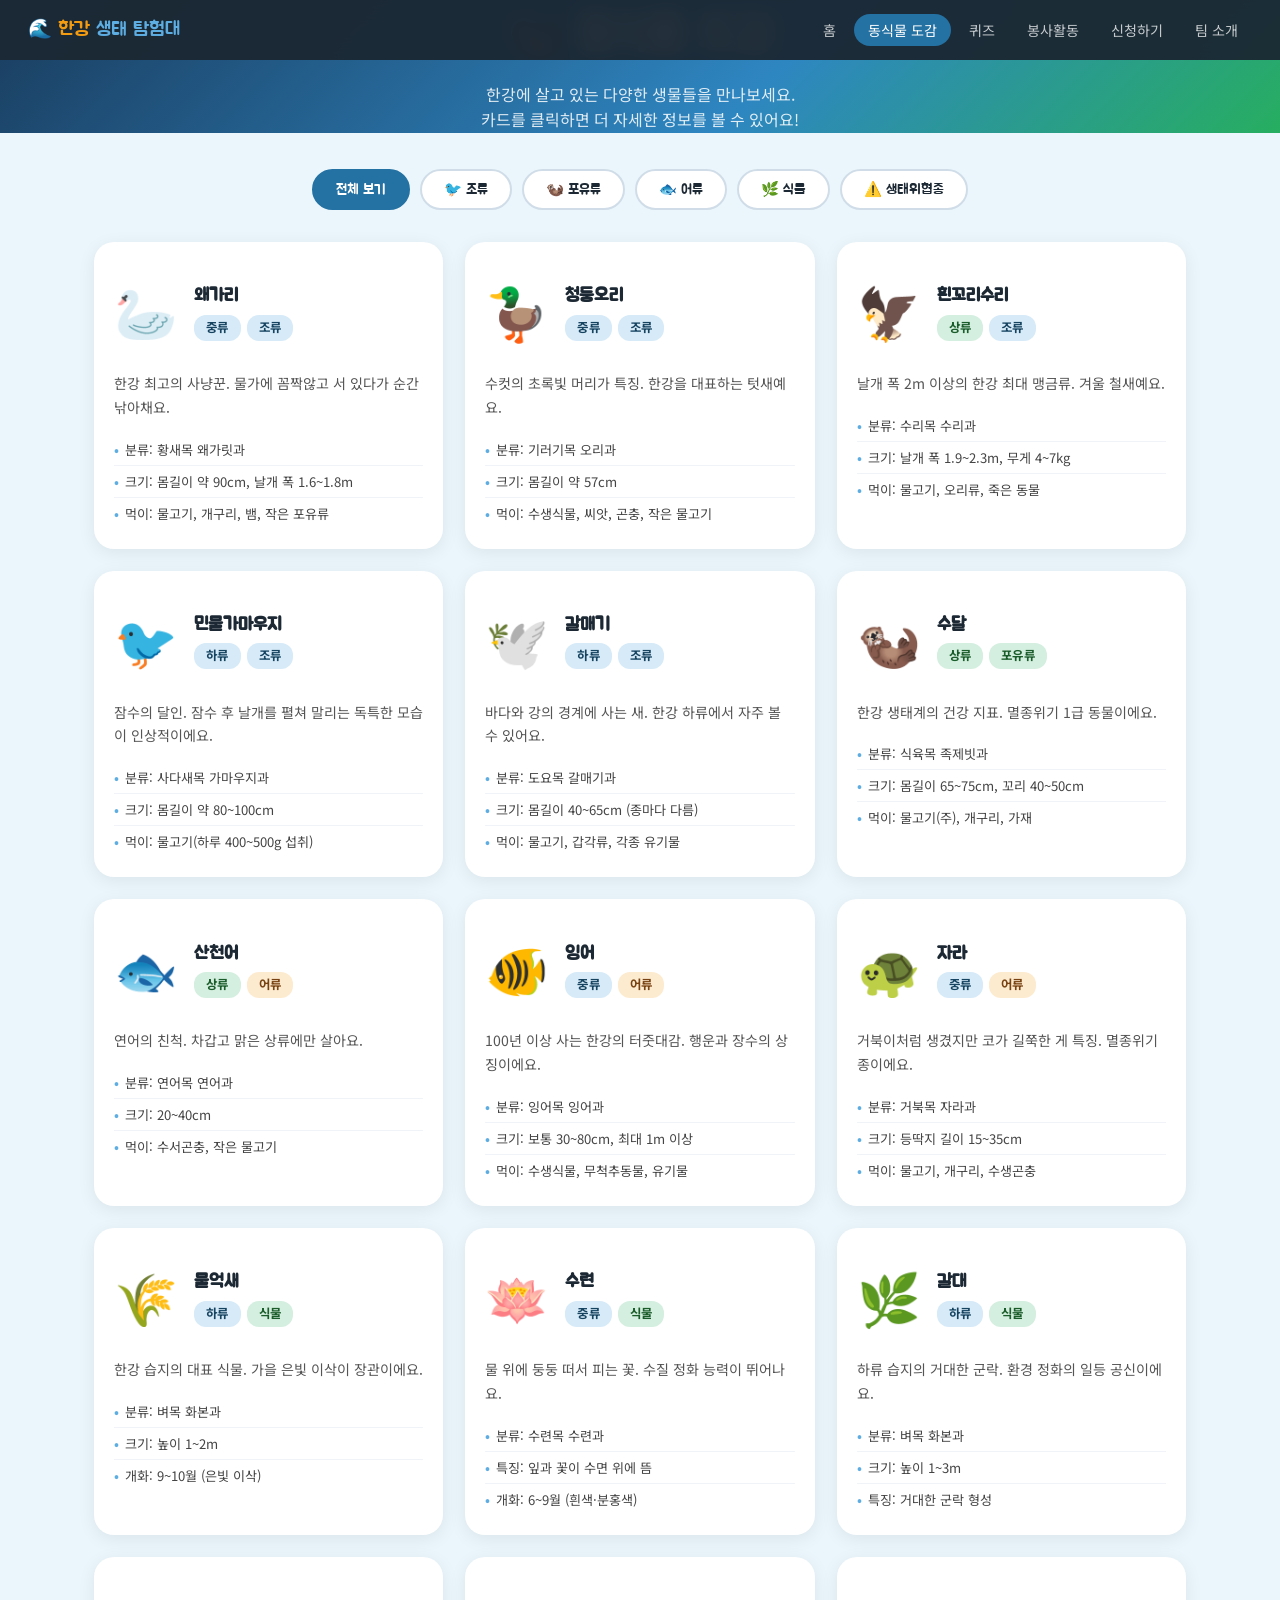
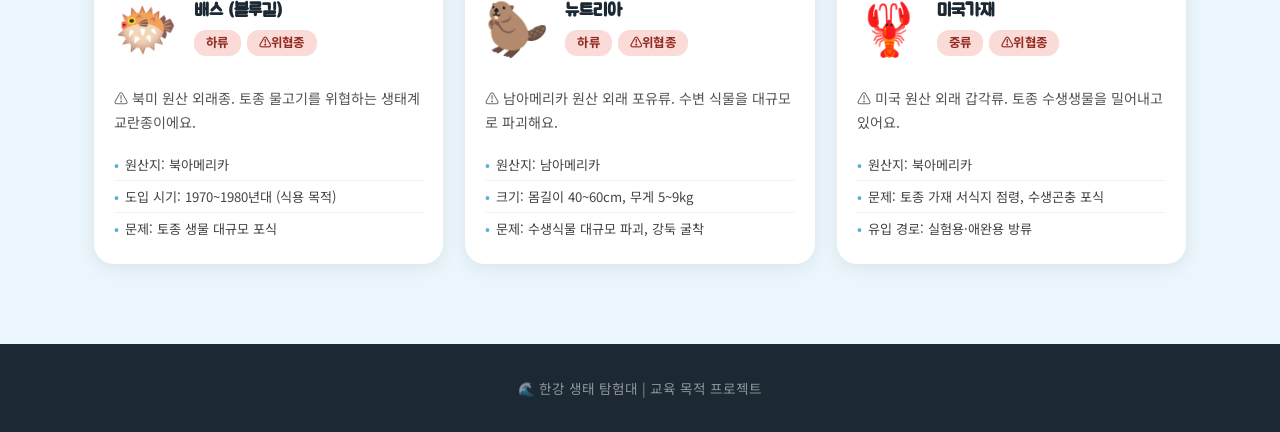
==== animals.html @ 0a8e8f05 "초기 파일들" ====
<!DOCTYPE html>
<html lang="ko">
<head>
<meta charset="UTF-8">
<meta name="viewport" content="width=device-width, initial-scale=1.0">
<title>동식물 도감 - 한강 생태 탐험대</title>
<link rel="stylesheet" href="style.css">
<style>
.page-hero { background: linear-gradient(135deg,#1a3c5e 0%,#2e86c1 60%,#27ae60 100%); padding: calc(var(--nav-h)+52px) 24px 52px; text-align:center; }
.page-hero h1 { font-family:'Jua',sans-serif; font-size:clamp(1.8rem,4vw,2.8rem); color:#fff; margin-bottom:10px; }
.page-hero p  { color:rgba(255,255,255,0.85); font-size:1rem; max-width:520px; margin:0 auto; }

/* filter tabs */
.filter-bar { display:flex; gap:10px; flex-wrap:wrap; justify-content:center; padding:36px 24px 0; }
.filter-btn {
  padding:9px 22px; border-radius:24px; border:2px solid #d0dde8;
  background:#fff; font-family:'Jua',sans-serif; font-size:0.9rem;
  cursor:pointer; transition:all 0.18s; color:var(--dark);
}
.filter-btn:hover { border-color:var(--river); color:var(--river); }
.filter-btn.active { background:var(--river-dark); border-color:var(--river-dark); color:#fff; }

/* grid */
.animal-grid {
  display:grid;
  grid-template-columns: repeat(auto-fill, minmax(260px,1fr));
  gap:22px;
  max-width:1140px; margin:32px auto 80px; padding:0 24px;
}
.animal-card {
  background:#fff; border-radius:20px;
  box-shadow:0 4px 18px rgba(0,0,0,0.07);
  overflow:hidden;
  transition:transform 0.2s, box-shadow 0.2s;
  cursor:pointer;
}
.animal-card:hover { transform:translateY(-6px); box-shadow:0 12px 32px rgba(0,0,0,0.13); }
.animal-card.hidden { display:none; }

.ac-top {
  padding:28px 20px 20px;
  display:flex; align-items:center; gap:16px;
}
.ac-emoji { font-size:3.2rem; flex-shrink:0; }
.ac-header h3 { font-family:'Jua',sans-serif; font-size:1.15rem; margin-bottom:4px; }
.ac-header .badges { display:flex; gap:6px; flex-wrap:wrap; }

.ac-body { padding:0 20px 20px; }
.ac-desc { font-size:0.88rem; color:#555; line-height:1.7; margin-bottom:14px; }
.ac-facts { list-style:none; }
.ac-facts li {
  font-size:0.82rem; color:#444;
  padding:5px 0; border-bottom:1px solid #f0f4f8;
  display:flex; gap:6px;
}
.ac-facts li:last-child { border-bottom:none; }
.ac-facts li::before { content:'•'; color:var(--river); font-weight:700; }

/* detail modal */
.detail-modal {
  display:none; position:fixed; inset:0; z-index:800;
  background:rgba(0,0,0,0.55);
  align-items:center; justify-content:center; padding:20px;
}
.detail-modal.show { display:flex; }
.detail-card {
  background:#fff; border-radius:24px;
  padding:40px 36px; max-width:500px; width:100%;
  max-height:88vh; overflow-y:auto;
  animation:popIn 0.25s ease;
  position:relative;
}
@keyframes popIn { from{transform:scale(0.8);opacity:0} to{transform:scale(1);opacity:1} }
.detail-close {
  position:absolute; top:16px; right:18px;
  background:none; border:none; font-size:1.5rem; cursor:pointer; color:#aaa;
}
.d-emoji { font-size:5rem; text-align:center; margin-bottom:10px; }
.d-name  { font-family:'Jua',sans-serif; font-size:1.8rem; text-align:center; margin-bottom:8px; }
.d-badges { text-align:center; margin-bottom:16px; display:flex; gap:6px; justify-content:center; flex-wrap:wrap; }
.d-desc  { font-size:0.97rem; color:#444; line-height:1.8; margin-bottom:20px; }
.d-facts { background:#f6fafd; border-radius:14px; padding:16px 20px; margin-bottom:22px; }
.d-facts h4 { font-family:'Jua',sans-serif; font-size:0.95rem; color:var(--river-dark); margin-bottom:10px; }
.d-facts ul { list-style:none; }
.d-facts ul li { font-size:0.88rem; color:#444; padding:4px 0; border-bottom:1px solid #e8f0f7; display:flex; gap:8px; }
.d-facts ul li:last-child { border-bottom:none; }
.d-facts ul li::before { content:'▸'; color:var(--river); }
.d-quiz-hint { background:#fff8e8; border:1px solid #f5c842; border-radius:12px; padding:12px 16px; font-size:0.85rem; color:#7d5a00; text-align:center; }
</style>
</head>
<body>

<nav class="site-nav">
  <a class="nav-brand" href="index.html">🌊 <span>한강</span> 생태 탐험대</a>
  <button class="nav-toggle" id="navToggle"><span></span><span></span><span></span></button>
  <ul class="nav-links" id="navLinks">
    <li><a href="index.html">홈</a></li>
    <li><a href="animals.html" class="active">동식물 도감</a></li>
    <li><a href="quiz.html">퀴즈</a></li>
    <li><a href="volunteer.html">봉사활동</a></li>
    <li><a href="form.html">신청하기</a></li>
    <li><a href="team.html">팀 소개</a></li>
  </ul>
</nav>

<div class="page-hero">
  <h1>🦦 동식물 도감</h1>
  <p>한강에 살고 있는 다양한 생물들을 만나보세요.<br>카드를 클릭하면 더 자세한 정보를 볼 수 있어요!</p>
</div>

<div class="filter-bar">
  <button class="filter-btn active" data-cat="all">전체 보기</button>
  <button class="filter-btn" data-cat="bird">🐦 조류</button>
  <button class="filter-btn" data-cat="mammal">🦦 포유류</button>
  <button class="filter-btn" data-cat="fish">🐟 어류</button>
  <button class="filter-btn" data-cat="plant">🌿 식물</button>
  <button class="filter-btn" data-cat="invasive">⚠️ 생태위협종</button>
</div>

<div class="animal-grid" id="animalGrid"></div>

<!-- Detail Modal -->
<div class="detail-modal" id="detailModal">
  <div class="detail-card">
    <button class="detail-close" onclick="closeDetail()">✕</button>
    <div class="d-emoji"  id="dEmoji"></div>
    <div class="d-name"   id="dName"></div>
    <div class="d-badges" id="dBadges"></div>
    <div class="d-desc"   id="dDesc"></div>
    <div class="d-facts">
      <h4>📋 주요 정보</h4>
      <ul id="dFacts"></ul>
    </div>
    <div class="d-quiz-hint">💡 이 내용은 퀴즈에 나올 수 있어요! <a href="quiz.html" style="color:var(--accent);font-weight:700;">퀴즈 풀러 가기 →</a></div>
  </div>
</div>

<footer class="site-footer">
  <p>🌊 한강 생태 탐험대 | 교육 목적 프로젝트</p>
</footer>

<script>
const animals = [
  /* ── 조류 ── */
  { key:'heron', emoji:'🦢', name:'왜가리', cat:'bird', zone:'중류', zoneBadge:'badge-blue',
    short:'한강 최고의 사냥꾼. 물가에 꼼짝않고 서 있다가 순간 낚아채요.',
    desc:'왜가리는 한강에서 가장 쉽게 볼 수 있는 대형 조류예요. 키가 약 90cm이고 날개 폭은 1.8m에 달해요. 물가에서 긴 목을 S자로 구부리고 먹이를 기다리다 순식간에 낚아채는 전략적인 사냥꾼이에요.',
    facts:['분류: 황새목 왜가릿과','크기: 몸길이 약 90cm, 날개 폭 1.6~1.8m','먹이: 물고기, 개구리, 뱀, 작은 포유류','특징: 비행 시 목을 S자로 접음','서식지: 강, 호수, 논, 습지'] },
  { key:'duck', emoji:'🦆', name:'청둥오리', cat:'bird', zone:'중류', zoneBadge:'badge-blue',
    short:'수컷의 초록빛 머리가 특징. 한강을 대표하는 텃새예요.',
    desc:'청둥오리는 한강에서 연중 볼 수 있는 텃새예요. 수컷은 금속성 광택의 초록 머리, 암컷은 갈색 얼룩무늬가 특징이에요. 꼬리를 하늘로 세우고 머리를 물에 담근 채 수생식물을 먹는 "dabbling" 방식으로 먹이를 구해요.',
    facts:['분류: 기러기목 오리과','크기: 몸길이 약 57cm','먹이: 수생식물, 씨앗, 곤충, 작은 물고기','특징: 수컷 머리에 금속성 초록빛','번식: 강가 풀밭에 8~12개 알 산란'] },
  { key:'eagle', emoji:'🦅', name:'흰꼬리수리', cat:'bird', zone:'상류', zoneBadge:'badge-green',
    short:'날개 폭 2m 이상의 한강 최대 맹금류. 겨울 철새예요.',
    desc:'흰꼬리수리는 한강에서 볼 수 있는 가장 큰 새 중 하나예요. 시베리아에서 겨울을 나러 한국을 방문하는 철새로 11월~3월에 주로 관찰돼요. 강에서 물고기를 낚아채거나 죽은 새를 먹기도 해요. 환경부 지정 멸종위기 1급이에요.',
    facts:['분류: 수리목 수리과','크기: 날개 폭 1.9~2.3m, 무게 4~7kg','먹이: 물고기, 오리류, 죽은 동물','보호: 멸종위기 야생동물 1급','시기: 겨울 철새 (11월~3월)'] },
  { key:'cormorant', emoji:'🐦', name:'민물가마우지', cat:'bird', zone:'하류', zoneBadge:'badge-blue',
    short:'잠수의 달인. 잠수 후 날개를 펼쳐 말리는 독특한 모습이 인상적이에요.',
    desc:'민물가마우지는 한강 하류에 집단 서식하는 물새예요. 기름샘이 발달하지 않아 깃털이 물에 젖기 쉽지만, 덕분에 부력이 줄어 물속 10m 이상까지 잠수할 수 있어요. 일본과 중국에서는 목에 끈을 묶어 낚시에 활용하는 전통이 있어요.',
    facts:['분류: 사다새목 가마우지과','크기: 몸길이 약 80~100cm','먹이: 물고기(하루 400~500g 섭취)','특징: 잠수 후 날개 펼쳐 건조','눈 색깔: 신비로운 파란빛~초록빛'] },
  { key:'gull', emoji:'🕊️', name:'갈매기', cat:'bird', zone:'하류', zoneBadge:'badge-blue',
    short:'바다와 강의 경계에 사는 새. 한강 하류에서 자주 볼 수 있어요.',
    desc:'갈매기는 한강과 바다가 만나는 하류 지점에서 볼 수 있어요. 뛰어난 비행 능력과 넓은 식성으로 물고기, 게, 음식물 쓰레기까지 다양하게 먹어요. 무리를 지어 생활하며 텃새와 철새 모두 관찰돼요.',
    facts:['분류: 도요목 갈매기과','크기: 몸길이 40~65cm (종마다 다름)','먹이: 물고기, 갑각류, 각종 유기물','서식지: 해안가, 강 하구','특징: 물 위에 뜨면서 먹이 낚아채기'] },

  /* ── 포유류 ── */
  { key:'otter', emoji:'🦦', name:'수달', cat:'mammal', zone:'상류', zoneBadge:'badge-green',
    short:'한강 생태계의 건강 지표. 멸종위기 1급 동물이에요.',
    desc:'수달은 한강 생태계의 최상위 포식자로 맑고 깨끗한 물에서만 살 수 있어요. 몸에 방수 기능을 가진 촘촘한 털이 있고, 물갈퀴 발로 빠르게 수영해 물고기를 잡아요. 한강에서 수달이 발견된다는 것은 수질이 좋아졌다는 신호예요.',
    facts:['분류: 식육목 족제빗과','크기: 몸길이 65~75cm, 꼬리 40~50cm','먹이: 물고기(주), 개구리, 가재','보호: 멸종위기 야생동물 1급','특징: 물속에서 눈을 뜰 수 있음'] },

  /* ── 어류 ── */
  { key:'trout', emoji:'🐟', name:'산천어', cat:'fish', zone:'상류', zoneBadge:'badge-green',
    short:'연어의 친척. 차갑고 맑은 상류에만 살아요.',
    desc:'산천어는 연어과에 속하는 물고기로 수온 20°C 이하의 맑고 차가운 물에서만 살 수 있어요. 측면의 아름다운 분홍빛 줄무늬가 특징이에요. 강원도 화천의 산천어 축제로 유명하며, 바다로 내려가지 않고 민물에서만 사는 육봉형이에요.',
    facts:['분류: 연어목 연어과','크기: 20~40cm','먹이: 수서곤충, 작은 물고기','서식 수온: 15°C 이하 선호','특징: 몸 옆면의 분홍·붉은 줄무늬'] },
  { key:'carp', emoji:'🐠', name:'잉어', cat:'fish', zone:'중류', zoneBadge:'badge-blue',
    short:'100년 이상 사는 한강의 터줏대감. 행운과 장수의 상징이에요.',
    desc:'잉어는 한강에서 가장 친숙한 토종 물고기예요. 환경 적응력이 뛰어나 오염된 물에서도 살 수 있어요. 최대 100년 이상 살며 1m가 넘게 자라기도 해요. 입 주위에 2쌍(4개)의 수염으로 먹이를 감지하고, 바닥을 헤집어 먹이를 찾아요.',
    facts:['분류: 잉어목 잉어과','크기: 보통 30~80cm, 최대 1m 이상','먹이: 수생식물, 무척추동물, 유기물','수명: 최대 100년 이상','특징: 입 주위 4개의 수염'] },
  { key:'turtle', emoji:'🐢', name:'자라', cat:'fish', zone:'중류', zoneBadge:'badge-blue',
    short:'거북이처럼 생겼지만 코가 길쭉한 게 특징. 멸종위기종이에요.',
    desc:'자라는 거북이와 비슷하지만 등딱지가 부드럽고 코끝이 뾰족하게 튀어나온 것이 특징이에요. 모래밭에서 일광욕하는 모습을 볼 수 있어요. 수질 오염과 남획으로 개체수가 줄어 현재 보호가 필요한 종이에요.',
    facts:['분류: 거북목 자라과','크기: 등딱지 길이 15~35cm','먹이: 물고기, 개구리, 수생곤충','특징: 부드러운 가죽 등딱지','서식지: 강, 호수의 모래밭'] },

  /* ── 식물 ── */
  { key:'silvergrass', emoji:'🌾', name:'물억새', cat:'plant', zone:'하류', zoneBadge:'badge-blue',
    short:'한강 습지의 대표 식물. 가을 은빛 이삭이 장관이에요.',
    desc:'물억새는 한강 하류 습지와 강변에 군락을 이루는 대표 식물이에요. 가을이면 은빛 이삭이 바람에 물결처럼 출렁이는 아름다운 풍경을 연출해요. 새들의 은신처와 산란장이 되어주는 중요한 생태적 역할을 해요.',
    facts:['분류: 벼목 화본과','크기: 높이 1~2m','개화: 9~10월 (은빛 이삭)','역할: 새·곤충 서식지, 수질 정화','서식지: 강변, 습지, 하천 변두리'] },
  { key:'lotus', emoji:'🪷', name:'수련', cat:'plant', zone:'중류', zoneBadge:'badge-blue',
    short:'물 위에 둥둥 떠서 피는 꽃. 수질 정화 능력이 뛰어나요.',
    desc:'수련은 잎이 물 위에 뜨고 꽃도 수면 위에서 피는 수생식물이에요. 한강 중류의 호수나 연못에서 볼 수 있어요. 잎의 왁스 성분이 물을 튕겨내는 "연꽃 효과"로 유명해요. 수질 정화 능력도 뛰어나요.',
    facts:['분류: 수련목 수련과','특징: 잎과 꽃이 수면 위에 뜸','개화: 6~9월 (흰색·분홍색)','역할: 수질 정화, 물고기 산란 장소','특성: 표면의 왁스층이 물 튕겨냄'] },
  { key:'reed', emoji:'🌿', name:'갈대', cat:'plant', zone:'하류', zoneBadge:'badge-blue',
    short:'하류 습지의 거대한 군락. 환경 정화의 일등 공신이에요.',
    desc:'갈대는 한강 하류와 강변 습지를 대규모로 덮는 다년생 식물이에요. 뿌리가 하천 바닥을 안정시키고 오염 물질을 걸러주는 역할을 해요. 다양한 새와 곤충의 서식지가 되어 생태계 유지에 필수적이에요.',
    facts:['분류: 벼목 화본과','크기: 높이 1~3m','특징: 거대한 군락 형성','역할: 수질 정화, 야생동물 서식지','생태: 뿌리로 오염 물질 흡수'] },

  /* ── 생태위협종 ── */
  { key:'bass', emoji:'🐡', name:'배스 (블루길)', cat:'invasive', zone:'하류', zoneBadge:'badge-red',
    short:'⚠️ 북미 원산 외래종. 토종 물고기를 위협하는 생태계 교란종이에요.',
    desc:'배스(블루길)는 북아메리카에서 1970~80년대 식용 목적으로 국내에 도입된 외래 어종이에요. 엄청난 식욕으로 토종 물고기, 개구리, 새우를 닥치는 대로 먹어 한강 생태계를 심각하게 교란하고 있어요. 환경부 지정 생태계 교란 야생생물이에요.',
    facts:['원산지: 북아메리카','도입 시기: 1970~1980년대 (식용 목적)','문제: 토종 생물 대규모 포식','법적 지위: 생태계 교란 야생생물','대응: 포획·제거 캠페인 진행 중'] },
  { key:'nutria', emoji:'🦫', name:'뉴트리아', cat:'invasive', zone:'하류', zoneBadge:'badge-red',
    short:'⚠️ 남아메리카 원산 외래 포유류. 수변 식물을 대규모로 파괴해요.',
    desc:'뉴트리아는 남아메리카가 원산지인 반수생 설치류로 모피용으로 도입되었다가 야생에 퍼졌어요. 수생식물을 뿌리째 뽑아먹어 수변 생태계를 크게 파괴하고, 강둑을 굴을 파 약하게 만들기도 해요. 현재 포획·제거 사업이 진행 중이에요.',
    facts:['원산지: 남아메리카','크기: 몸길이 40~60cm, 무게 5~9kg','문제: 수생식물 대규모 파괴, 강둑 굴착','법적 지위: 생태계 교란 야생생물','특징: 오렌지빛 앞니가 특징'] },
  { key:'crayfish', emoji:'🦞', name:'미국가재', cat:'invasive', zone:'중류', zoneBadge:'badge-red',
    short:'⚠️ 미국 원산 외래 갑각류. 토종 수생생물을 밀어내고 있어요.',
    desc:'미국가재는 북아메리카 원산의 외래 갑각류로 실험용·식용·애완용으로 유입됐어요. 번식력이 강하고 수온·오염 적응력이 뛰어나 토종 가재와 수생 무척추동물을 몰아내고 있어요. 수서 곤충의 알도 먹어 생태계 먹이사슬을 교란해요.',
    facts:['원산지: 북아메리카','문제: 토종 가재 서식지 점령, 수생곤충 포식','유입 경로: 실험용·애완용 방류','법적 지위: 생태계 교란 야생생물','대응: 수거·제거 사업 실시'] },
];

// ── 카드 렌더링 ──
function renderCards(cat) {
  const grid = document.getElementById('animalGrid');
  grid.innerHTML = '';
  animals.forEach(a => {
    if (cat !== 'all' && a.cat !== cat) return;
    const card = document.createElement('div');
    card.className = 'animal-card';
    card.innerHTML = `
      <div class="ac-top">
        <div class="ac-emoji">${a.emoji}</div>
        <div class="ac-header">
          <h3>${a.name}</h3>
          <div class="badges">
            <span class="badge ${a.zoneBadge}">${a.zone}</span>
            <span class="badge ${a.cat==='invasive'?'badge-red':a.cat==='bird'?'badge-blue':a.cat==='mammal'?'badge-green':a.cat==='plant'?'badge-green':'badge-orange'}">${catLabel(a.cat)}</span>
          </div>
        </div>
      </div>
      <div class="ac-body">
        <div class="ac-desc">${a.short}</div>
        <ul class="ac-facts">
          ${a.facts.slice(0,3).map(f=>`<li>${f}</li>`).join('')}
        </ul>
      </div>`;
    card.addEventListener('click', () => openDetail(a));
    grid.appendChild(card);
  });
}

function catLabel(cat) {
  return {bird:'조류',mammal:'포유류',fish:'어류',plant:'식물',invasive:'⚠️위협종'}[cat]||cat;
}

// ── 필터 ──
document.querySelectorAll('.filter-btn').forEach(btn => {
  btn.addEventListener('click', () => {
    document.querySelectorAll('.filter-btn').forEach(b=>b.classList.remove('active'));
    btn.classList.add('active');
    renderCards(btn.dataset.cat);
  });
});

// ── 상세 모달 ──
function openDetail(a) {
  document.getElementById('dEmoji').textContent   = a.emoji;
  document.getElementById('dName').textContent    = a.name;
  document.getElementById('dBadges').innerHTML    = `
    <span class="badge ${a.zoneBadge}">${a.zone}</span>
    <span class="badge ${a.cat==='invasive'?'badge-red':'badge-orange'}">${catLabel(a.cat)}</span>`;
  document.getElementById('dDesc').textContent    = a.desc;
  document.getElementById('dFacts').innerHTML     = a.facts.map(f=>`<li>${f}</li>`).join('');
  document.getElementById('detailModal').classList.add('show');
}
function closeDetail() {
  document.getElementById('detailModal').classList.remove('show');
}
document.getElementById('detailModal').addEventListener('click', e => {
  if (e.target===document.getElementById('detailModal')) closeDetail();
});

// ── 햄버거 ──
document.getElementById('navToggle').addEventListener('click', () => {
  document.getElementById('navLinks').classList.toggle('open');
});

renderCards('all');
</script>
</body>
</html>
---- style.css ----
@import url('https://fonts.googleapis.com/css2?family=Noto+Sans+KR:wght@300;400;500;700;900&family=Jua&display=swap');

:root {
  --upstream:   #4a9e6b;   /* 상류 - 초록 */
  --midstream:  #2e86c1;   /* 중류 - 파랑 */
  --downstream: #1a5276;   /* 하류 - 진파랑 */
  --river:      #5dade2;
  --river-dark: #2471a3;
  --surface:    #eaf6fb;
  --sand:       #f5e6c8;
  --grass:      #a8d5a2;
  --accent:     #f39c12;
  --danger:     #e74c3c;
  --dark:       #1c2833;
  --white:      #ffffff;
  --nav-h:      60px;
}

*, *::before, *::after { margin:0; padding:0; box-sizing:border-box; }

html { scroll-behavior: smooth; }

body {
  font-family: 'Noto Sans KR', sans-serif;
  background: var(--surface);
  color: var(--dark);
  line-height: 1.6;
}

/* ── NAV ── */
.site-nav {
  position: fixed; top: 0; left: 0; right: 0; z-index: 900;
  height: var(--nav-h);
  background: rgba(28, 40, 51, 0.96);
  backdrop-filter: blur(10px);
  display: flex; align-items: center;
  padding: 0 28px;
  gap: 8px;
}
.nav-brand {
  font-family: 'Jua', sans-serif;
  font-size: 1.2rem;
  color: var(--river);
  text-decoration: none;
  margin-right: auto;
  white-space: nowrap;
}
.nav-brand span { color: var(--accent); }
.nav-links { display: flex; gap: 4px; list-style: none; flex-wrap: wrap; }
.nav-links a {
  color: rgba(255,255,255,0.75);
  text-decoration: none;
  font-size: 0.88rem;
  padding: 6px 14px;
  border-radius: 20px;
  transition: background 0.2s, color 0.2s;
  white-space: nowrap;
}
.nav-links a:hover,
.nav-links a.active { background: var(--river-dark); color: #fff; }

/* Hamburger (mobile) */
.nav-toggle {
  display: none;
  background: none; border: none; cursor: pointer;
  padding: 4px;
  flex-direction: column; gap: 5px;
}
.nav-toggle span {
  display: block; width: 24px; height: 2px;
  background: #fff; border-radius: 2px; transition: 0.3s;
}

/* ── PAGE TITLE HERO ── */
.page-hero {
  padding: calc(var(--nav-h) + 48px) 24px 48px;
  text-align: center;
}
.page-hero h1 {
  font-family: 'Jua', sans-serif;
  font-size: clamp(1.8rem, 4vw, 2.8rem);
  margin-bottom: 10px;
}
.page-hero p { color: #555; font-size: 1rem; max-width: 560px; margin: 0 auto; }

/* ── SECTION ── */
.section { padding: 60px 24px; max-width: 1100px; margin: 0 auto; }
.section-title {
  font-family: 'Jua', sans-serif;
  font-size: 1.6rem;
  margin-bottom: 28px;
  display: flex; align-items: center; gap: 10px;
}
.section-title::after {
  content: '';
  flex: 1; height: 2px;
  background: linear-gradient(to right, var(--river), transparent);
}

/* ── CARD ── */
.card {
  background: #fff;
  border-radius: 18px;
  box-shadow: 0 4px 20px rgba(0,0,0,0.07);
  overflow: hidden;
}

/* ── BUTTON ── */
.btn {
  display: inline-block;
  padding: 11px 26px;
  border-radius: 30px;
  border: none;
  font-family: 'Jua', sans-serif;
  font-size: 0.95rem;
  cursor: pointer;
  text-decoration: none;
  transition: transform 0.15s, box-shadow 0.15s;
}
.btn:hover { transform: translateY(-2px); box-shadow: 0 6px 20px rgba(0,0,0,0.15); }
.btn-primary { background: var(--river-dark); color: #fff; }
.btn-accent  { background: var(--accent); color: #fff; }
.btn-ghost   { background: #f0f4f8; color: var(--dark); }
.btn-danger  { background: var(--danger); color: #fff; }

/* ── BADGE ── */
.badge {
  display: inline-block;
  padding: 3px 12px;
  border-radius: 12px;
  font-size: 0.78rem; font-weight: 700;
  letter-spacing: 0.02em;
}
.badge-green  { background: #d4efdf; color: #1a5c2a; }
.badge-blue   { background: #d6eaf8; color: #154360; }
.badge-orange { background: #fdebd0; color: #784212; }
.badge-red    { background: #fadbd8; color: #922b21; }

/* ── FOOTER ── */
.site-footer {
  background: var(--dark);
  color: rgba(255,255,255,0.5);
  text-align: center;
  padding: 32px 20px;
  font-size: 0.85rem;
  line-height: 1.8;
}
.site-footer a { color: var(--river); text-decoration: none; }

/* ── MOBILE ── */
@media (max-width: 768px) {
  .nav-toggle { display: flex; }
  .nav-links {
    display: none;
    position: absolute; top: var(--nav-h); left: 0; right: 0;
    background: rgba(28,40,51,0.98);
    flex-direction: column;
    padding: 12px 16px 20px;
    gap: 4px;
  }
  .nav-links.open { display: flex; }
  .nav-links a { font-size: 1rem; padding: 10px 16px; }
  .section { padding: 40px 16px; }
}
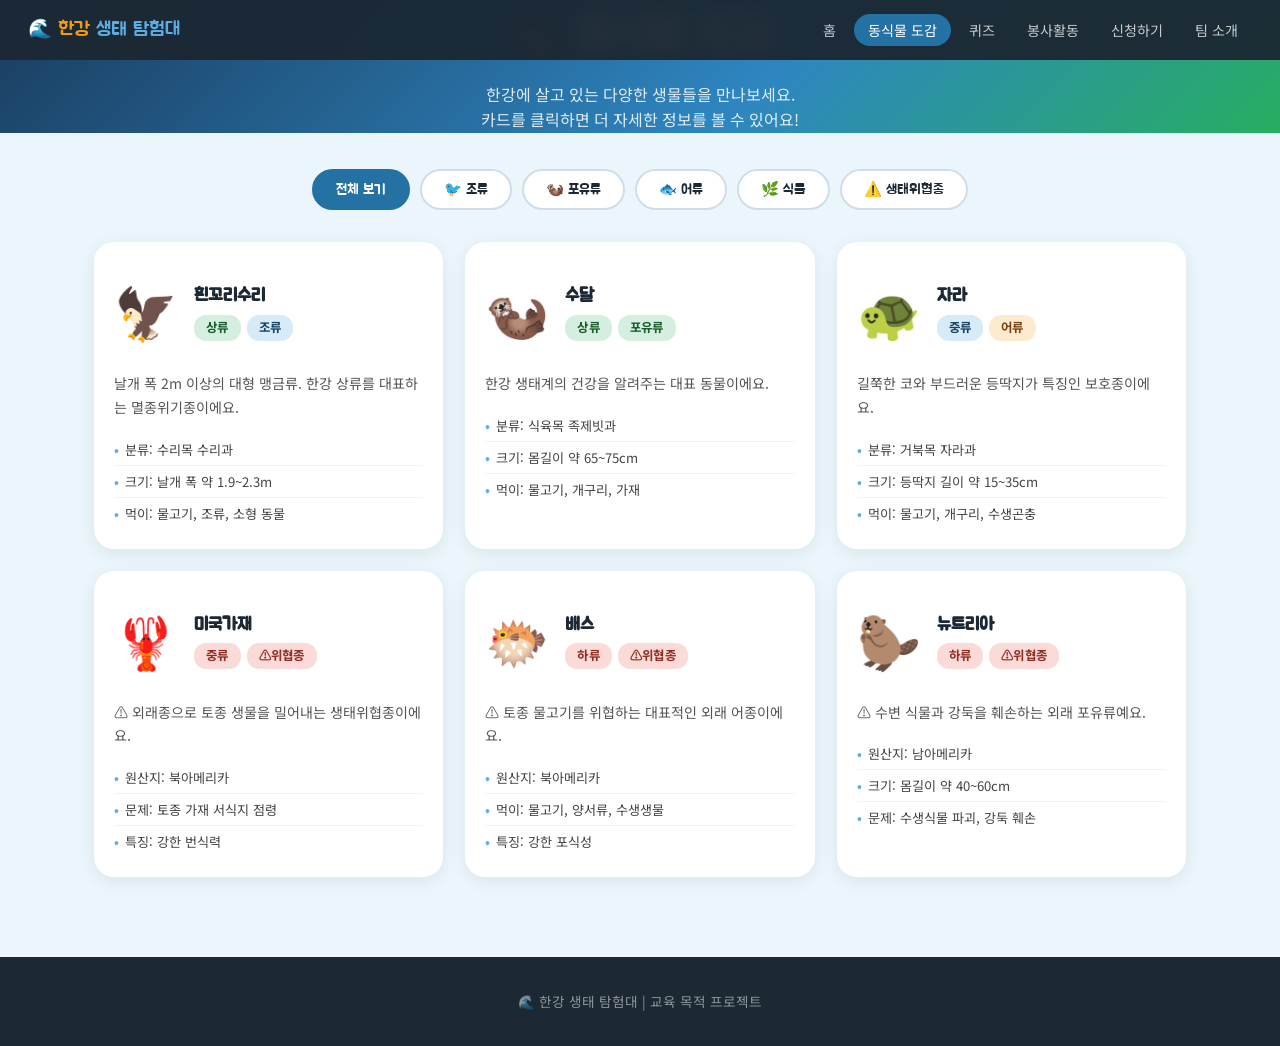
==== commit d473e419: "index.html과 동일하게 동물 종류를 변경 Replaced old animal data with new species information, including birds, m" ====
--- a/animals.html
+++ b/animals.html
@@ -140,7 +140,7 @@
 </footer>
 
 <script>
-const animals = [
+const animals_old = [
   /* ── 조류 ── */
   { key:'heron', emoji:'🦢', name:'왜가리', cat:'bird', zone:'중류', zoneBadge:'badge-blue',
     short:'한강 최고의 사냥꾼. 물가에 꼼짝않고 서 있다가 순간 낚아채요.',
@@ -210,6 +210,43 @@
     short:'⚠️ 미국 원산 외래 갑각류. 토종 수생생물을 밀어내고 있어요.',
     desc:'미국가재는 북아메리카 원산의 외래 갑각류로 실험용·식용·애완용으로 유입됐어요. 번식력이 강하고 수온·오염 적응력이 뛰어나 토종 가재와 수생 무척추동물을 몰아내고 있어요. 수서 곤충의 알도 먹어 생태계 먹이사슬을 교란해요.',
     facts:['원산지: 북아메리카','문제: 토종 가재 서식지 점령, 수생곤충 포식','유입 경로: 실험용·애완용 방류','법적 지위: 생태계 교란 야생생물','대응: 수거·제거 사업 실시'] },
+];
+
+// 새로 수정한 내용 : 동물 종류를 바꿈
+const animals = [
+/* ── 조류 ── */
+{ key:'eagle', emoji:'🦅', name:'흰꼬리수리', cat:'bird', zone:'상류', zoneBadge:'badge-green',
+short:'날개 폭 2m 이상의 대형 맹금류. 한강 상류를 대표하는 멸종위기종이에요.',
+desc:'흰꼬리수리는 한강에서 관찰되는 가장 큰 맹금류 중 하나예요. 겨울철 시베리아에서 날아오는 철새이며 강과 습지 주변에서 물고기와 조류를 사냥해요. 환경부 지정 멸종위기 야생동물 1급으로 보호받고 있어요.',
+facts:['분류: 수리목 수리과','크기: 날개 폭 약 1.9~2.3m','먹이: 물고기, 조류, 소형 동물','보호: 멸종위기 야생동물 1급','특징: 한강 상류 대표 맹금류'] },
+
+/* ── 포유류 ── */
+{ key:'otter', emoji:'🦦', name:'수달', cat:'mammal', zone:'상류', zoneBadge:'badge-green',
+short:'한강 생태계의 건강을 알려주는 대표 동물이에요.',
+desc:'수달은 깨끗한 물에서만 살아갈 수 있는 포유류예요. 물갈퀴가 있는 발과 촘촘한 털을 이용해 물속에서 빠르게 헤엄치며 물고기를 잡아요. 한강에서 수달이 발견된다는 것은 생태계가 건강하다는 의미예요.',
+facts:['분류: 식육목 족제빗과','크기: 몸길이 약 65~75cm','먹이: 물고기, 개구리, 가재','보호: 멸종위기 야생동물 1급','특징: 뛰어난 수영 능력'] },
+
+/* ── 어류 ── */
+{ key:'turtle', emoji:'🐢', name:'자라', cat:'fish', zone:'중류', zoneBadge:'badge-blue',
+short:'길쭉한 코와 부드러운 등딱지가 특징인 보호종이에요.',
+desc:'자라는 거북과 비슷하지만 딱딱한 등껍질 대신 부드러운 가죽 형태의 등딱지를 가지고 있어요. 강이나 호수의 모래밭 주변에서 생활하며 수질 오염과 서식지 감소로 보호가 필요한 종이에요.',
+facts:['분류: 거북목 자라과','크기: 등딱지 길이 약 15~35cm','먹이: 물고기, 개구리, 수생곤충','특징: 긴 코와 부드러운 등딱지','서식지: 강과 호수 주변'] },
+
+/* ── 생태위협종 ── */
+{ key:'crayfish', emoji:'🦞', name:'미국가재', cat:'invasive', zone:'중류', zoneBadge:'badge-red',
+short:'⚠️ 외래종으로 토종 생물을 밀어내는 생태위협종이에요.',
+desc:'미국가재는 북아메리카 원산의 외래 갑각류예요. 번식력이 강하고 환경 적응력이 뛰어나 토종 가재와 수생생물의 서식지를 차지하며 생태계를 교란하고 있어요.',
+facts:['원산지: 북아메리카','문제: 토종 가재 서식지 점령','특징: 강한 번식력','법적 지위: 생태계 교란 야생생물','대응: 제거 사업 진행 중'] },
+
+{ key:'bass', emoji:'🐡', name:'배스', cat:'invasive', zone:'하류', zoneBadge:'badge-red',
+short:'⚠️ 토종 물고기를 위협하는 대표적인 외래 어종이에요.',
+desc:'배스는 북미 원산의 육식성 물고기로 강한 포식성을 가지고 있어요. 한강의 토종 물고기와 양서류를 잡아먹어 생태계 균형을 무너뜨리는 대표적인 생태계 교란종이에요.',
+facts:['원산지: 북아메리카','먹이: 물고기, 양서류, 수생생물','특징: 강한 포식성','문제: 토종 어류 감소','법적 지위: 생태계 교란 야생생물'] },
+
+{ key:'nutria', emoji:'🦫', name:'뉴트리아', cat:'invasive', zone:'하류', zoneBadge:'badge-red',
+short:'⚠️ 수변 식물과 강둑을 훼손하는 외래 포유류예요.',
+desc:'뉴트리아는 남아메리카 원산의 반수생 설치류예요. 수생식물을 대량으로 먹고 강둑에 굴을 파 하천 환경을 훼손해 생태계에 큰 피해를 주고 있어요.',
+facts:['원산지: 남아메리카','크기: 몸길이 약 40~60cm','문제: 수생식물 파괴, 강둑 훼손','특징: 오렌지색 앞니','법적 지위: 생태계 교란 야생생물'] },
 ];
 
 // ── 카드 렌더링 ──
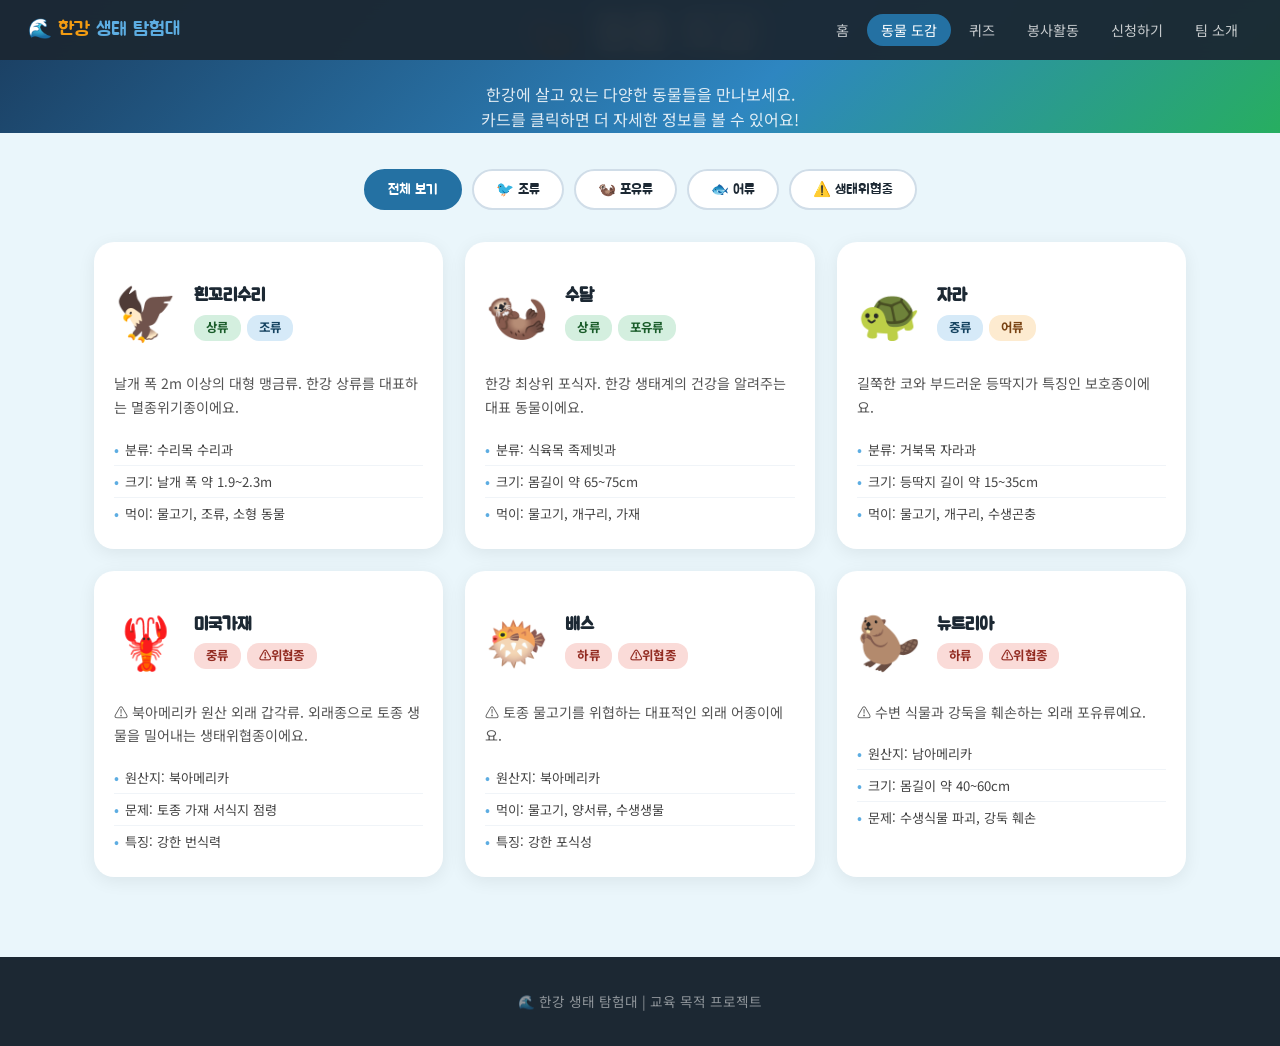
==== commit 224e9dec: "동물 도감 설명과 세부 사항 수정하였습니다" ====
--- a/animals.html
+++ b/animals.html
@@ -3,7 +3,8 @@
 <head>
 <meta charset="UTF-8">
 <meta name="viewport" content="width=device-width, initial-scale=1.0">
-<title>동식물 도감 - 한강 생태 탐험대</title>
+<title>동물 도감 - 한강 생태 탐험대</title> 
+  <!-- 식물 삭제 - 동식물을 동물로 타이틀 변경하였습니다 -->
 <link rel="stylesheet" href="style.css">
 <style>
 .page-hero { background: linear-gradient(135deg,#1a3c5e 0%,#2e86c1 60%,#27ae60 100%); padding: calc(var(--nav-h)+52px) 24px 52px; text-align:center; }
@@ -95,7 +96,7 @@
   <button class="nav-toggle" id="navToggle"><span></span><span></span><span></span></button>
   <ul class="nav-links" id="navLinks">
     <li><a href="index.html">홈</a></li>
-    <li><a href="animals.html" class="active">동식물 도감</a></li>
+    <li><a href="animals.html" class="active">동물 도감</a></li>
     <li><a href="quiz.html">퀴즈</a></li>
     <li><a href="volunteer.html">봉사활동</a></li>
     <li><a href="form.html">신청하기</a></li>
@@ -104,8 +105,9 @@
 </nav>
 
 <div class="page-hero">
-  <h1>🦦 동식물 도감</h1>
-  <p>한강에 살고 있는 다양한 생물들을 만나보세요.<br>카드를 클릭하면 더 자세한 정보를 볼 수 있어요!</p>
+  <h1>🦦 동물 도감</h1> 
+  <!-- 마찬가지로 동식물을 동물로 -->
+  <p>한강에 살고 있는 다양한 동물들을 만나보세요.<br>카드를 클릭하면 더 자세한 정보를 볼 수 있어요!</p>
 </div>
 
 <div class="filter-bar">
@@ -113,7 +115,6 @@
   <button class="filter-btn" data-cat="bird">🐦 조류</button>
   <button class="filter-btn" data-cat="mammal">🦦 포유류</button>
   <button class="filter-btn" data-cat="fish">🐟 어류</button>
-  <button class="filter-btn" data-cat="plant">🌿 식물</button>
   <button class="filter-btn" data-cat="invasive">⚠️ 생태위협종</button>
 </div>
 
@@ -222,8 +223,8 @@
 
 /* ── 포유류 ── */
 { key:'otter', emoji:'🦦', name:'수달', cat:'mammal', zone:'상류', zoneBadge:'badge-green',
-short:'한강 생태계의 건강을 알려주는 대표 동물이에요.',
-desc:'수달은 깨끗한 물에서만 살아갈 수 있는 포유류예요. 물갈퀴가 있는 발과 촘촘한 털을 이용해 물속에서 빠르게 헤엄치며 물고기를 잡아요. 한강에서 수달이 발견된다는 것은 생태계가 건강하다는 의미예요.',
+short:'한강 최상위 포식자. 한강 생태계의 건강을 알려주는 대표 동물이에요.',
+desc:'수달은 깨끗한 물에서만 살아갈 수 있는 포유류예요. 물갈퀴가 있는 발과 촘촘한 털을 이용해 물속에서 빠르게 헤엄치며 물고기를 잡아요. 야행성 동물이에요. 한강에서 수달이 발견된다는 것은 생태계가 건강하다는 의미예요.',
 facts:['분류: 식육목 족제빗과','크기: 몸길이 약 65~75cm','먹이: 물고기, 개구리, 가재','보호: 멸종위기 야생동물 1급','특징: 뛰어난 수영 능력'] },
 
 /* ── 어류 ── */
@@ -234,8 +235,8 @@
 
 /* ── 생태위협종 ── */
 { key:'crayfish', emoji:'🦞', name:'미국가재', cat:'invasive', zone:'중류', zoneBadge:'badge-red',
-short:'⚠️ 외래종으로 토종 생물을 밀어내는 생태위협종이에요.',
-desc:'미국가재는 북아메리카 원산의 외래 갑각류예요. 번식력이 강하고 환경 적응력이 뛰어나 토종 가재와 수생생물의 서식지를 차지하며 생태계를 교란하고 있어요.',
+short:'⚠️ 북아메리카 원산 외래 갑각류. 외래종으로 토종 생물을 밀어내는 생태위협종이에요.',
+desc:'미국가재는 북아메리카 원산의 외래 갑각류예요. 번식력이 강하고 환경 적응력이 뛰어나 토종 가재와 수생 무척추동물의 서식지를 차지하며 생태계를 교란하고 있어요.',
 facts:['원산지: 북아메리카','문제: 토종 가재 서식지 점령','특징: 강한 번식력','법적 지위: 생태계 교란 야생생물','대응: 제거 사업 진행 중'] },
 
 { key:'bass', emoji:'🐡', name:'배스', cat:'invasive', zone:'하류', zoneBadge:'badge-red',
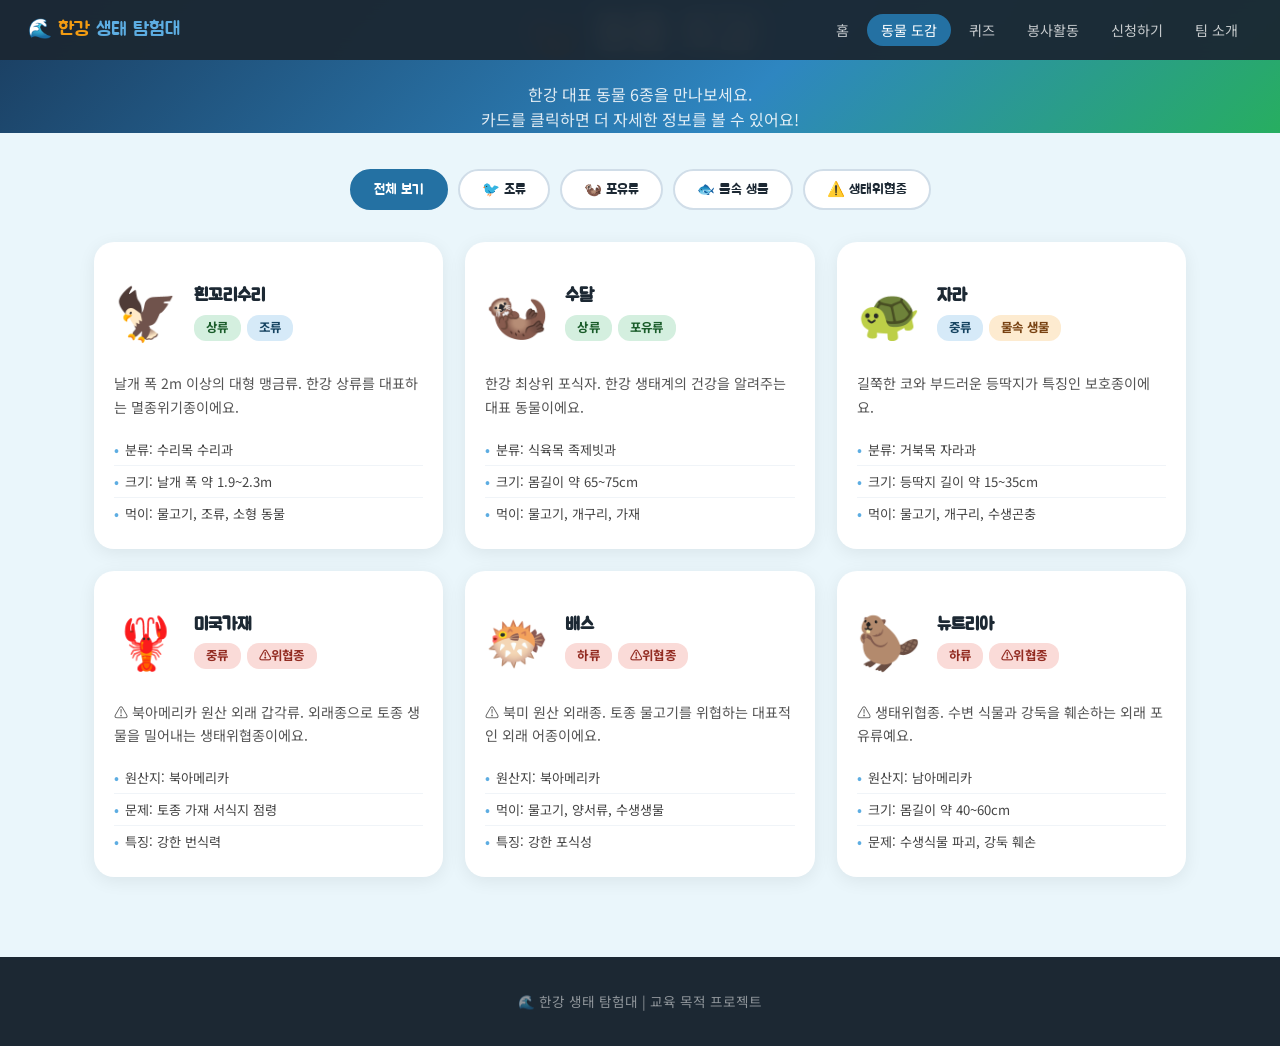
==== commit aff18a8b: "동물 설명과 카테고리 등 수정 특히 자라는 어류라고 볼 수 없기 때문에 어류->물속 생물이라 변경했다" ====
--- a/animals.html
+++ b/animals.html
@@ -107,14 +107,14 @@
 <div class="page-hero">
   <h1>🦦 동물 도감</h1> 
   <!-- 마찬가지로 동식물을 동물로 -->
-  <p>한강에 살고 있는 다양한 동물들을 만나보세요.<br>카드를 클릭하면 더 자세한 정보를 볼 수 있어요!</p>
+  <p>한강 대표 동물 6종을 만나보세요.<br>카드를 클릭하면 더 자세한 정보를 볼 수 있어요!</p>
 </div>
 
 <div class="filter-bar">
   <button class="filter-btn active" data-cat="all">전체 보기</button>
   <button class="filter-btn" data-cat="bird">🐦 조류</button>
   <button class="filter-btn" data-cat="mammal">🦦 포유류</button>
-  <button class="filter-btn" data-cat="fish">🐟 어류</button>
+  <button class="filter-btn" data-cat="fish">🐟 물속 생물</button>
   <button class="filter-btn" data-cat="invasive">⚠️ 생태위협종</button>
 </div>
 
@@ -230,7 +230,7 @@
 /* ── 어류 ── */
 { key:'turtle', emoji:'🐢', name:'자라', cat:'fish', zone:'중류', zoneBadge:'badge-blue',
 short:'길쭉한 코와 부드러운 등딱지가 특징인 보호종이에요.',
-desc:'자라는 거북과 비슷하지만 딱딱한 등껍질 대신 부드러운 가죽 형태의 등딱지를 가지고 있어요. 강이나 호수의 모래밭 주변에서 생활하며 수질 오염과 서식지 감소로 보호가 필요한 종이에요.',
+desc:'자라는 거북과 비슷하지만 딱딱한 등껍질 대신 부드러운 가죽 형태의 등딱지를 가지고 있어요. 강이나 호수의 모래밭 주변에서 생활하며 모래밭에 일광욕하는 모습을 볼 수 있어요. 수질 오염과 서식지 감소로 보호가 필요한 종이에요.',
 facts:['분류: 거북목 자라과','크기: 등딱지 길이 약 15~35cm','먹이: 물고기, 개구리, 수생곤충','특징: 긴 코와 부드러운 등딱지','서식지: 강과 호수 주변'] },
 
 /* ── 생태위협종 ── */
@@ -240,13 +240,13 @@
 facts:['원산지: 북아메리카','문제: 토종 가재 서식지 점령','특징: 강한 번식력','법적 지위: 생태계 교란 야생생물','대응: 제거 사업 진행 중'] },
 
 { key:'bass', emoji:'🐡', name:'배스', cat:'invasive', zone:'하류', zoneBadge:'badge-red',
-short:'⚠️ 토종 물고기를 위협하는 대표적인 외래 어종이에요.',
+short:'⚠️ 북미 원산 외래종. 토종 물고기를 위협하는 대표적인 외래 어종이에요.',
 desc:'배스는 북미 원산의 육식성 물고기로 강한 포식성을 가지고 있어요. 한강의 토종 물고기와 양서류를 잡아먹어 생태계 균형을 무너뜨리는 대표적인 생태계 교란종이에요.',
 facts:['원산지: 북아메리카','먹이: 물고기, 양서류, 수생생물','특징: 강한 포식성','문제: 토종 어류 감소','법적 지위: 생태계 교란 야생생물'] },
 
 { key:'nutria', emoji:'🦫', name:'뉴트리아', cat:'invasive', zone:'하류', zoneBadge:'badge-red',
-short:'⚠️ 수변 식물과 강둑을 훼손하는 외래 포유류예요.',
-desc:'뉴트리아는 남아메리카 원산의 반수생 설치류예요. 수생식물을 대량으로 먹고 강둑에 굴을 파 하천 환경을 훼손해 생태계에 큰 피해를 주고 있어요.',
+short:'⚠️ 생태위협종. 수변 식물과 강둑을 훼손하는 외래 포유류예요.',
+desc:'뉴트리아는 남아메리카 원산의 설치류예요. 수변 식물을 대량으로 먹고 강둑에 굴을 파 하천 환경을 훼손해 생태계에 큰 피해를 주고 있어요.',
 facts:['원산지: 남아메리카','크기: 몸길이 약 40~60cm','문제: 수생식물 파괴, 강둑 훼손','특징: 오렌지색 앞니','법적 지위: 생태계 교란 야생생물'] },
 ];
 
@@ -265,7 +265,7 @@
           <h3>${a.name}</h3>
           <div class="badges">
             <span class="badge ${a.zoneBadge}">${a.zone}</span>
-            <span class="badge ${a.cat==='invasive'?'badge-red':a.cat==='bird'?'badge-blue':a.cat==='mammal'?'badge-green':a.cat==='plant'?'badge-green':'badge-orange'}">${catLabel(a.cat)}</span>
+            <span class="badge ${a.cat==='invasive'?'badge-red':a.cat==='bird'?'badge-blue':a.cat==='mammal'?'badge-green':'badge-orange'}">${catLabel(a.cat)}</span>
           </div>
         </div>
       </div>
@@ -281,7 +281,7 @@
 }
 
 function catLabel(cat) {
-  return {bird:'조류',mammal:'포유류',fish:'어류',plant:'식물',invasive:'⚠️위협종'}[cat]||cat;
+  return {bird:'조류',mammal:'포유류',fish:'물속 생물',invasive:'⚠️위협종'}[cat]||cat;
 }
 
 // ── 필터 ──
